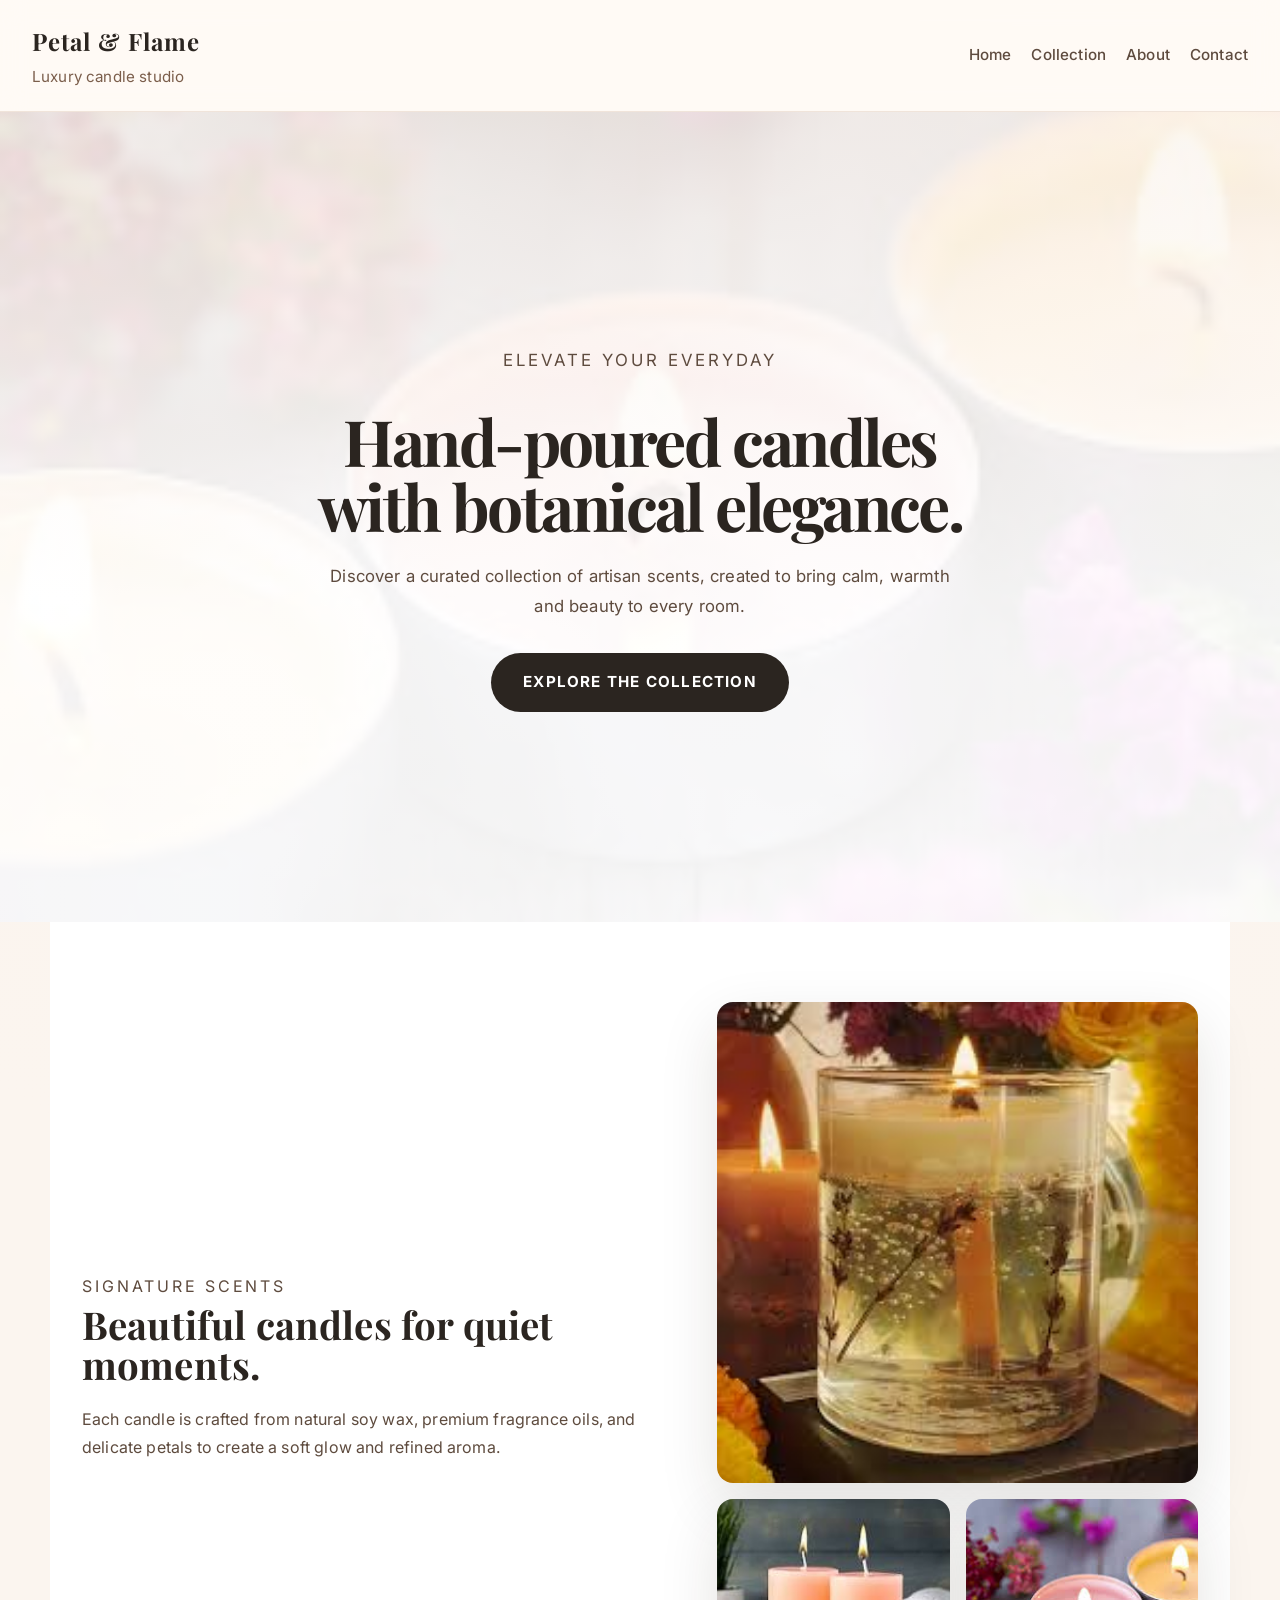
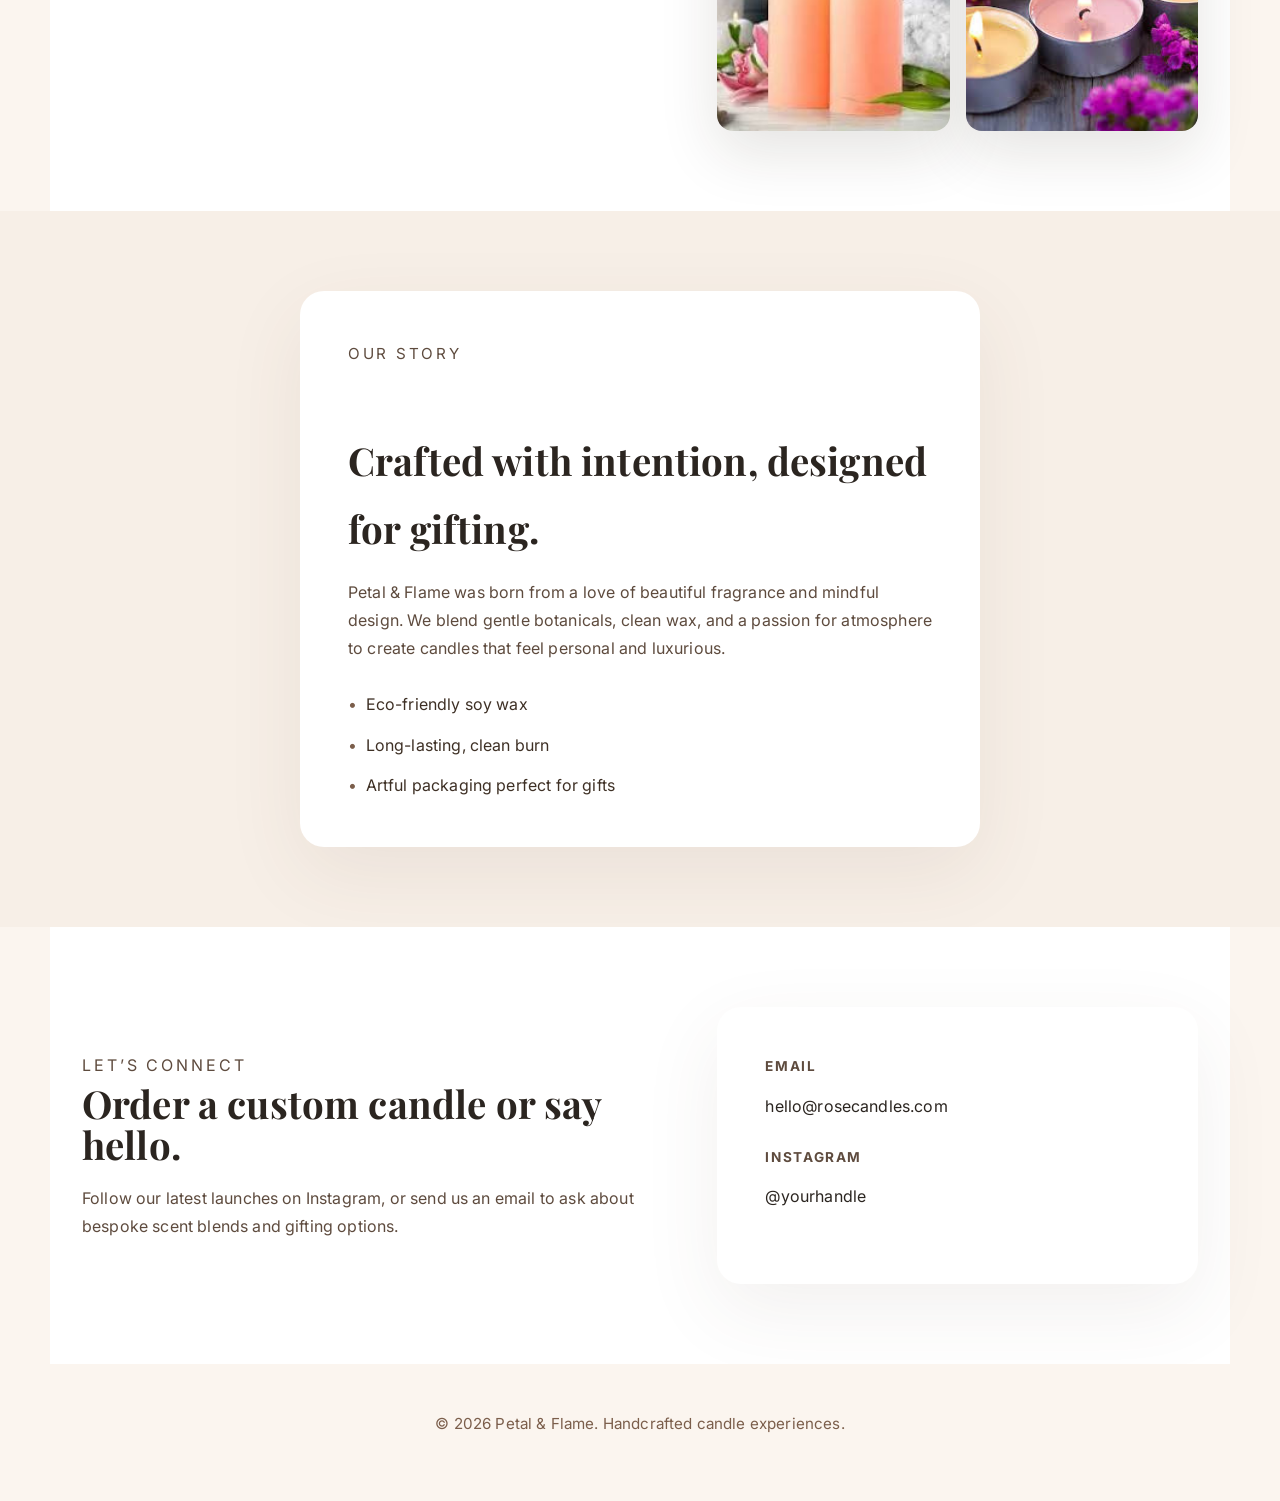
==== index.html @ df5b8dfe "root changes" ====
<!DOCTYPE html>
<html lang="en">
<head>
  <meta charset="UTF-8">
  <meta name="viewport" content="width=device-width, initial-scale=1.0">
  <title>Petal & Flame Candles</title>
  <link rel="preconnect" href="https://fonts.googleapis.com">
  <link rel="preconnect" href="https://fonts.gstatic.com" crossorigin>
  <link href="https://fonts.googleapis.com/css2?family=Inter:wght@400;500;600;700&family=Playfair+Display:wght@500;600;700&display=swap" rel="stylesheet">
  <link rel="stylesheet" href="style.css">
</head>
<body>
  <header>
    <div class="brand">
      <span class="mark">Petal &amp; Flame</span>
      <small>Luxury candle studio</small>
    </div>
    <nav>
      <a href="#hero">Home</a>
      <a href="#collection">Collection</a>
      <a href="#about">About</a>
      <a href="#contact">Contact</a>
    </nav>
  </header>

  <main>
    <section id="hero">
      <div class="hero-copy">
        <p class="eyebrow">Elevate your everyday</p>
        <h1>Hand-poured candles with botanical elegance.</h1>
        <p>Discover a curated collection of artisan scents, created to bring calm, warmth and beauty to every room.</p>
        <a href="#collection" class="button">Explore the collection</a>
      </div>
    </section>

    <section id="collection" class="section-split">
      <div class="section-text">
        <p class="eyebrow">Signature Scents</p>
        <h2>Beautiful candles for quiet moments.</h2>
        <p>Each candle is crafted from natural soy wax, premium fragrance oils, and delicate petals to create a soft glow and refined aroma.</p>
      </div>
      <div class="gallery-grid">
        <img src="images/gel.jpeg" alt="Lavender candle glass" loading="lazy">
        <img src="images/pillar.jpeg" alt="Pillar candle" loading="lazy">
        <img src="images/tealight.jpeg" alt="Tealight candle" loading="lazy">
      </div>
    </section>

    <section id="about" class="section-card background-soft">
      <div class="card">
        <p class="eyebrow">Our story</p>
        <h2>Crafted with intention, designed for gifting.</h2>
        <p>Petal &amp; Flame was born from a love of beautiful fragrance and mindful design. We blend gentle botanicals, clean wax, and a passion for atmosphere to create candles that feel personal and luxurious.</p>
        <ul>
          <li>Eco-friendly soy wax</li>
          <li>Long-lasting, clean burn</li>
          <li>Artful packaging perfect for gifts</li>
        </ul>
      </div>
    </section>

    <section id="contact" class="section-split contact-section">
      <div class="section-text">
        <p class="eyebrow">Let’s connect</p>
        <h2>Order a custom candle or say hello.</h2>
        <p>Follow our latest launches on Instagram, or send us an email to ask about bespoke scent blends and gifting options.</p>
      </div>
      <div class="contact-card">
        <p><strong>Email</strong></p>
        <a href="mailto:hello@rosecandles.com">hello@rosecandles.com</a>
        <p><strong>Instagram</strong></p>
        <a href="https://instagram.com/yourhandle" target="_blank" rel="noopener noreferrer">@yourhandle</a>
      </div>
    </section>
  </main>

  <footer>
    <p>© 2026 Petal &amp; Flame. Handcrafted candle experiences.</p>
  </footer>
</body>
</html>
---- style.css ----
/* Global styles */
:root {
  color-scheme: light;
  color: #2b2520;
  background: #faf4ef;
  font-family: 'Inter', Arial, sans-serif;
  font-size: 16px;
  line-height: 1.75;
  letter-spacing: 0.01em;
}

* {
  box-sizing: border-box;
}

html {
  scroll-behavior: smooth;
}

body {
  margin: 0;
  min-height: 100vh;
  background: radial-gradient(circle at top, rgba(255, 243, 235, 0.8), transparent 40%), #fbf5ef;
  color: #2b2520;
}

img {
  max-width: 100%;
  display: block;
}

a {
  color: inherit;
  text-decoration: none;
}

a:hover {
  color: #7b5e4b;
}

button,
.button {
  display: inline-flex;
  align-items: center;
  justify-content: center;
  font: inherit;
  border: none;
  cursor: pointer;
}

/* Header */
header {
  position: sticky;
  top: 0;
  z-index: 20;
  display: flex;
  justify-content: space-between;
  align-items: center;
  gap: 1.5rem;
  padding: 1.25rem 2rem;
  background: rgba(255, 250, 246, 0.95);
  backdrop-filter: blur(12px);
  border-bottom: 1px solid rgba(211, 187, 166, 0.35);
}

.brand {
  display: flex;
  flex-direction: column;
  gap: 0.15rem;
}

.brand .mark {
  font-family: 'Playfair Display', serif;
  font-size: 1.5rem;
  font-weight: 700;
  letter-spacing: 0.04em;
}

.brand small {
  color: #7b5e4b;
  font-size: 0.95rem;
}

nav {
  display: flex;
  flex-wrap: wrap;
  gap: 1.25rem;
}

nav a {
  color: #5e4b3e;
  font-size: 0.95rem;
  font-weight: 500;
}

nav a:hover {
  color: #2b2520;
}

/* Hero */
#hero {
  min-height: calc(100vh - 90px);
  background: linear-gradient(180deg, rgba(251, 245, 239, 0.88) 0%, rgba(255, 255, 255, 0.95) 60%), url('images/tealight.jpeg') center/cover no-repeat;
  display: grid;
  place-items: center;
  padding: 5rem 1.5rem;
}

.hero-copy {
  max-width: 720px;
  text-align: center;
}

.eyebrow {
  margin: 0 auto 1rem;
  display: inline-block;
  color: #7b5e4b;
  font-size: 0.95rem;
  letter-spacing: 0.18em;
  text-transform: uppercase;
}

#hero h1 {
  margin: 0;
  font-family: 'Playfair Display', serif;
  font-size: clamp(3rem, 5vw, 4.6rem);
  line-height: 1.02;
  letter-spacing: -0.04em;
  color: #2b2520;
}

#hero p {
  margin: 1.5rem auto 2rem;
  max-width: 640px;
  font-size: 1.05rem;
  color: #5e4b3e;
}

.button {
  padding: 1rem 2rem;
  border-radius: 999px;
  background: #2b2520;
  color: #fff;
  text-transform: uppercase;
  font-size: 0.95rem;
  font-weight: 700;
  letter-spacing: 0.08em;
  transition: transform 0.25s ease, background 0.25s ease;
}

.button:hover {
  background: #7b5e4b;
  transform: translateY(-1px);
}

/* Sections */
main {
  overflow: hidden;
}

.section-split,
.contact-section {
  display: grid;
  grid-template-columns: 1.1fr 0.9fr;
  align-items: center;
  gap: 3rem;
  max-width: 1180px;
  margin: 0 auto;
  padding: 5rem 2rem;
}

.section-split {
  background: #fff;
}

.section-text {
  max-width: 560px;
}

.section-text h2 {
  margin: 0.25rem 0 1.25rem;
  font-family: 'Playfair Display', serif;
  font-size: clamp(2.25rem, 3vw, 3.5rem);
  line-height: 1.05;
  color: #2b2520;
}

.section-text p {
  margin: 0;
  color: #5e4b3e;
  font-size: 1rem;
}

.gallery-grid {
  display: grid;
  grid-template-columns: repeat(2, minmax(0, 1fr));
  gap: 1rem;
}

.gallery-grid img {
  width: 100%;
  height: 100%;
  object-fit: cover;
  border-radius: 1rem;
  box-shadow: 0 22px 60px rgba(44, 29, 17, 0.12);
}

.gallery-grid img:first-child {
  grid-column: span 2;
  min-height: 420px;
}

.background-soft {
  background: #f7efe7;
}

.section-card {
  padding: 5rem 2rem;
}

.card {
  max-width: 680px;
  margin: 0 auto;
  padding: 3rem;
  background: #fff;
  border-radius: 1.5rem;
  box-shadow: 0 26px 80px rgba(84, 62, 45, 0.08);
}

.card h2 {
  margin-bottom: 1rem;
  font-family: 'Playfair Display', serif;
  font-size: clamp(2.2rem, 3vw, 3rem);
}

.card p {
  margin: 0 0 1.75rem;
  color: #5e4b3e;
}

.card ul {
  margin: 0;
  padding: 0;
  list-style: none;
  display: grid;
  gap: 0.8rem;
}

.card li {
  padding-left: 1.1rem;
  position: relative;
  color: #3e3025;
}

.card li::before {
  content: '•';
  position: absolute;
  left: 0;
  color: #7b5e4b;
}

.contact-card {
  padding: 3rem;
  border-radius: 1.5rem;
  background: #fff;
  box-shadow: 0 26px 80px rgba(84, 62, 45, 0.08);
}

.contact-card p {
  margin: 0 0 0.8rem;
  color: #5e4b3e;
  text-transform: uppercase;
  font-size: 0.85rem;
  letter-spacing: 0.12em;
}

.contact-card a {
  display: block;
  margin-bottom: 1.6rem;
  font-size: 1rem;
  color: #2b2520;
  word-break: break-word;
}

footer {
  padding: 2rem 2rem 3rem;
  text-align: center;
  color: #7b5e4b;
  font-size: 0.95rem;
}

/* Responsive */
@media (max-width: 960px) {
  header,
  .section-split,
  .contact-section,
  .section-card {
    padding-left: 1.5rem;
    padding-right: 1.5rem;
  }

  .section-split,
  .contact-section {
    grid-template-columns: 1fr;
  }

  .gallery-grid img:first-child {
    grid-column: span 1;
    min-height: 320px;
  }
}

@media (max-width: 700px) {
  header {
    flex-direction: column;
    align-items: flex-start;
  }

  nav {
    width: 100%;
    justify-content: space-between;
    gap: 0.75rem;
  }

  #hero {
    padding: 4rem 1.25rem;
  }

  .hero-copy {
    text-align: left;
  }

  .section-text h2,
  .card h2 {
    font-size: 2.2rem;
  }
}
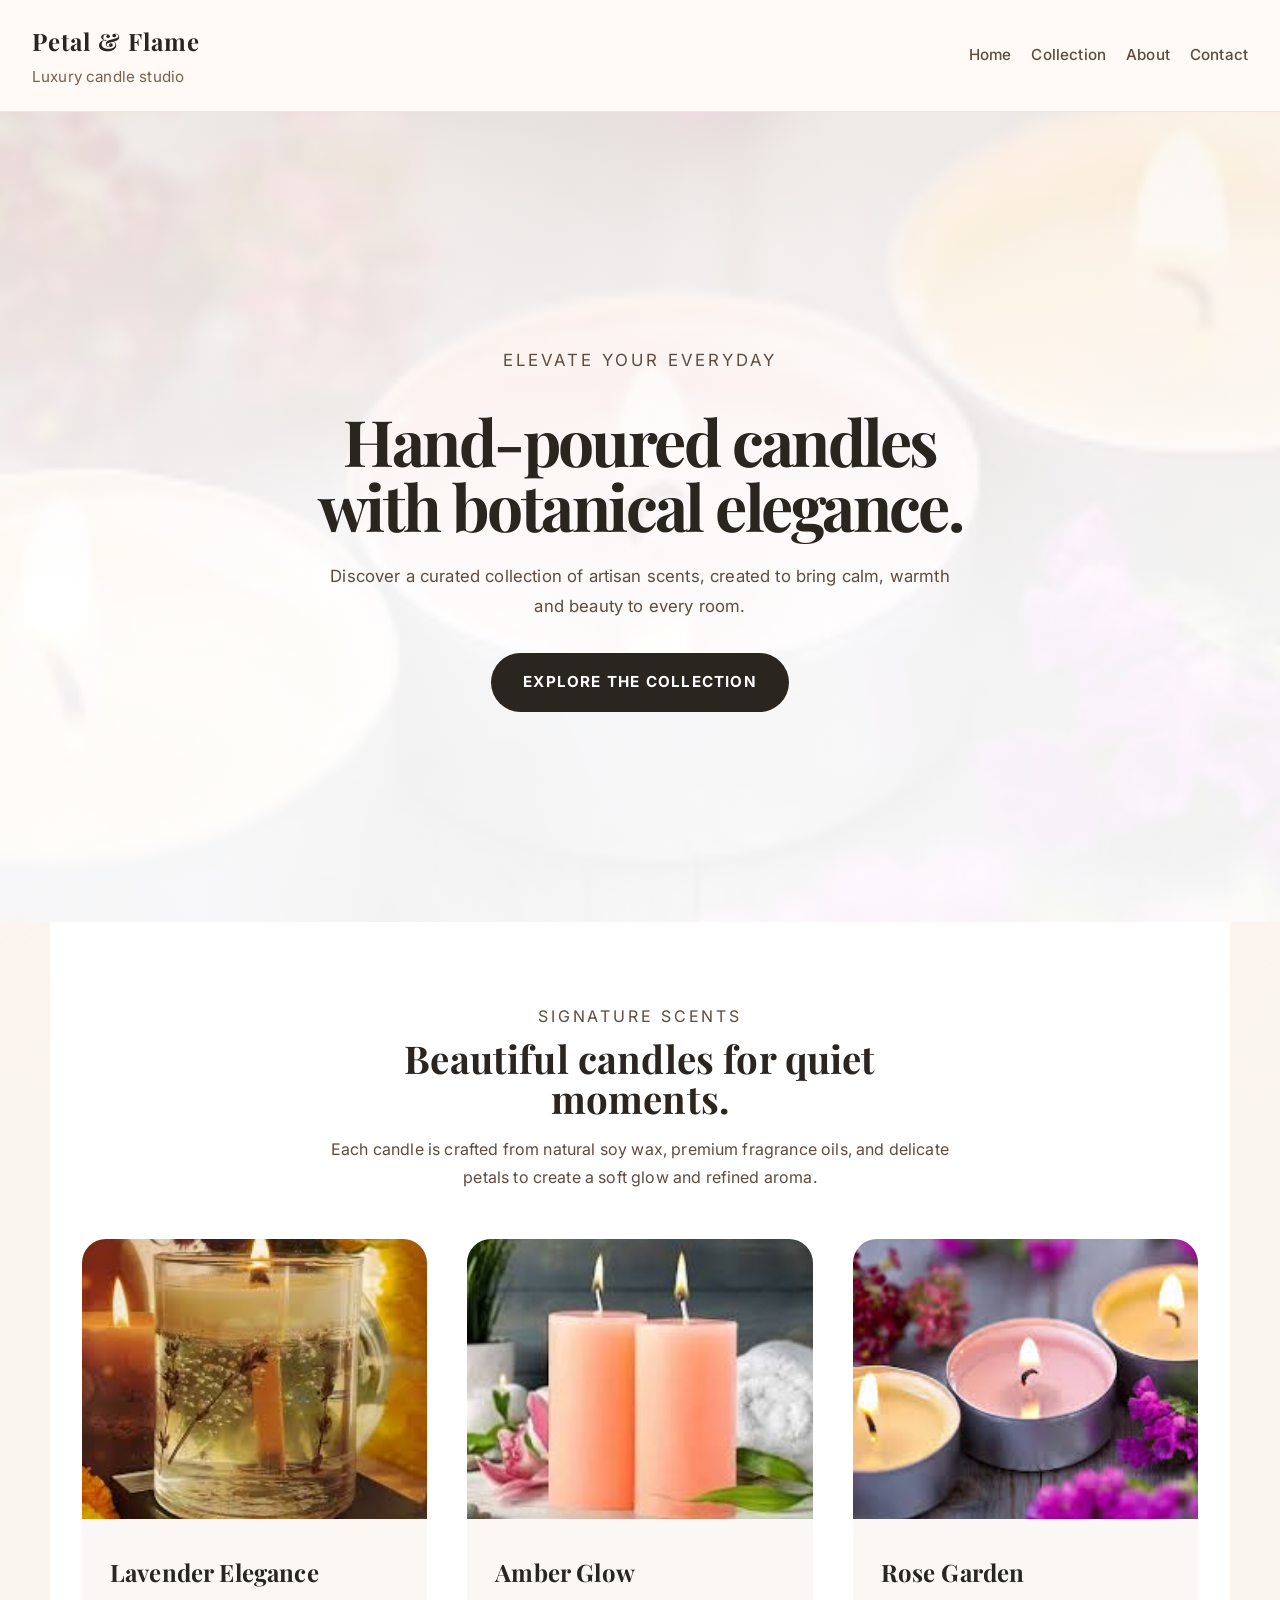
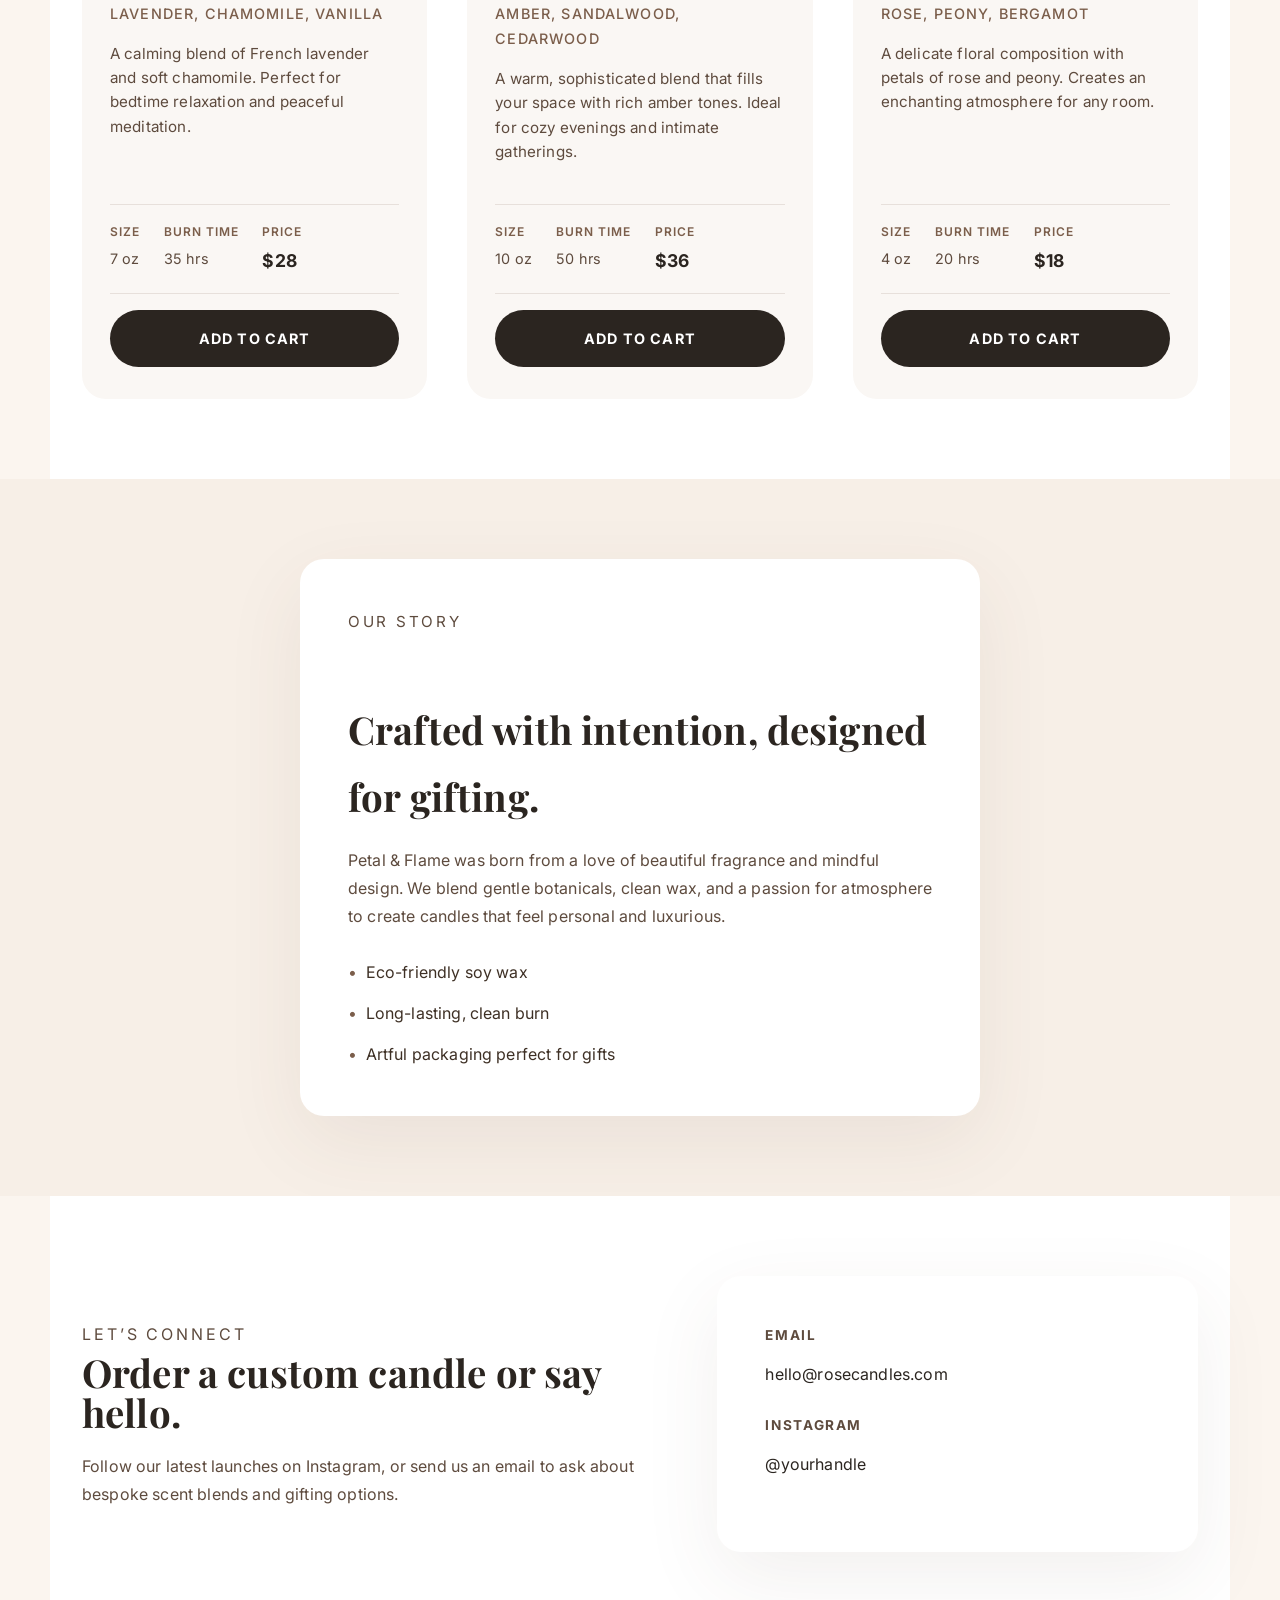
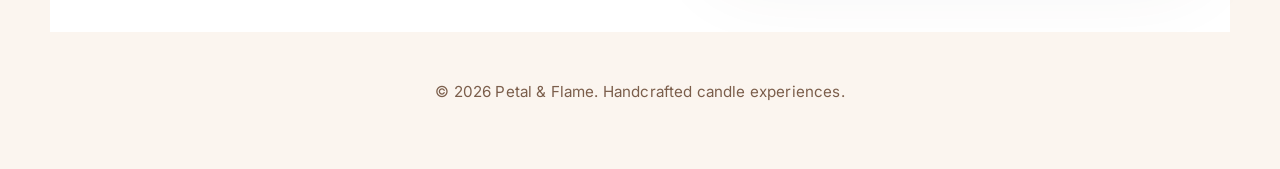
==== commit b6649f6e: "Customization" ====
--- a/index.html
+++ b/index.html
@@ -33,16 +33,63 @@
       </div>
     </section>
 
-    <section id="collection" class="section-split">
-      <div class="section-text">
+    <section id="collection">
+      <div class="collection-header">
         <p class="eyebrow">Signature Scents</p>
         <h2>Beautiful candles for quiet moments.</h2>
         <p>Each candle is crafted from natural soy wax, premium fragrance oils, and delicate petals to create a soft glow and refined aroma.</p>
       </div>
-      <div class="gallery-grid">
-        <img src="images/gel.jpeg" alt="Lavender candle glass" loading="lazy">
-        <img src="images/pillar.jpeg" alt="Pillar candle" loading="lazy">
-        <img src="images/tealight.jpeg" alt="Tealight candle" loading="lazy">
+      <div class="product-grid">
+        <div class="product-card">
+          <div class="product-image">
+            <img src="images/gel.jpeg" alt="Lavender Elegance candle" loading="lazy">
+          </div>
+          <div class="product-details">
+            <h3>Lavender Elegance</h3>
+            <p class="scent">Lavender, Chamomile, Vanilla</p>
+            <p class="description">A calming blend of French lavender and soft chamomile. Perfect for bedtime relaxation and peaceful meditation.</p>
+            <p class="product-info">
+              <span class="size">7 oz</span>
+              <span class="burn-time">35 hrs</span>
+              <span class="price">$28</span>
+            </p>
+            <button class="add-btn">Add to Cart</button>
+          </div>
+        </div>
+
+        <div class="product-card">
+          <div class="product-image">
+            <img src="images/pillar.jpeg" alt="Amber Glow candle" loading="lazy">
+          </div>
+          <div class="product-details">
+            <h3>Amber Glow</h3>
+            <p class="scent">Amber, Sandalwood, Cedarwood</p>
+            <p class="description">A warm, sophisticated blend that fills your space with rich amber tones. Ideal for cozy evenings and intimate gatherings.</p>
+            <p class="product-info">
+              <span class="size">10 oz</span>
+              <span class="burn-time">50 hrs</span>
+              <span class="price">$36</span>
+            </p>
+            <button class="add-btn">Add to Cart</button>
+          </div>
+        </div>
+
+        <div class="product-card">
+          <div class="product-image">
+            <img src="images/tealight.jpeg" alt="Rose Garden candle" loading="lazy">
+          </div>
+          <div class="product-details">
+            <h3>Rose Garden</h3>
+            <p class="scent">Rose, Peony, Bergamot</p>
+            <p class="description">A delicate floral composition with petals of rose and peony. Creates an enchanting atmosphere for any room.</p>
+            <p class="product-info">
+              <span class="size">4 oz</span>
+              <span class="burn-time">20 hrs</span>
+              <span class="price">$18</span>
+            </p>
+            <button class="add-btn">Add to Cart</button>
+          </div>
+        </div>
       </div>
     </section>
 
--- a/style.css
+++ b/style.css
@@ -203,11 +203,171 @@
   object-fit: cover;
   border-radius: 1rem;
   box-shadow: 0 22px 60px rgba(44, 29, 17, 0.12);
+  min-height: 300px;
 }
 
 .gallery-grid img:first-child {
   grid-column: span 2;
   min-height: 420px;
+}
+
+/* Collection Catalog */
+#collection {
+  background: #fff;
+  padding: 5rem 2rem;
+  max-width: 1180px;
+  margin: 0 auto;
+}
+
+.collection-header {
+  max-width: 640px;
+  margin: 0 auto 3rem;
+  text-align: center;
+}
+
+.collection-header h2 {
+  margin: 0.5rem 0 1rem;
+  font-family: 'Playfair Display', serif;
+  font-size: clamp(2.25rem, 3vw, 3.5rem);
+  line-height: 1.05;
+  color: #2b2520;
+}
+
+.collection-header p {
+  margin: 0;
+  color: #5e4b3e;
+  font-size: 1rem;
+}
+
+.product-grid {
+  display: grid;
+  grid-template-columns: repeat(auto-fit, minmax(320px, 1fr));
+  gap: 2.5rem;
+  margin-top: 3rem;
+}
+
+.product-card {
+  display: flex;
+  flex-direction: column;
+  background: #faf7f4;
+  border-radius: 1.5rem;
+  overflow: hidden;
+  transition: transform 0.3s ease, box-shadow 0.3s ease;
+}
+
+.product-card:hover {
+  transform: translateY(-8px);
+  box-shadow: 0 26px 80px rgba(84, 62, 45, 0.15);
+}
+
+.product-image {
+  width: 100%;
+  height: 280px;
+  overflow: hidden;
+  background: #e8dfd7;
+}
+
+.product-image img {
+  width: 100%;
+  height: 100%;
+  object-fit: cover;
+  transition: transform 0.3s ease;
+}
+
+.product-card:hover .product-image img {
+  transform: scale(1.05);
+}
+
+.product-details {
+  padding: 2rem 1.75rem;
+  flex: 1;
+  display: flex;
+  flex-direction: column;
+}
+
+.product-details h3 {
+  margin: 0 0 0.5rem;
+  font-family: 'Playfair Display', serif;
+  font-size: 1.5rem;
+  color: #2b2520;
+}
+
+.product-details .scent {
+  margin: 0 0 1rem;
+  color: #7b5e4b;
+  font-size: 0.9rem;
+  font-weight: 500;
+  text-transform: uppercase;
+  letter-spacing: 0.08em;
+}
+
+.product-details .description {
+  margin: 0 0 1.5rem;
+  color: #5e4b3e;
+  font-size: 0.95rem;
+  line-height: 1.6;
+  flex: 1;
+}
+
+.product-info {
+  display: flex;
+  gap: 1.5rem;
+  margin: 1rem 0;
+  padding: 1rem 0;
+  border-top: 1px solid rgba(123, 94, 75, 0.15);
+  border-bottom: 1px solid rgba(123, 94, 75, 0.15);
+  font-size: 0.9rem;
+}
+
+.product-info span {
+  display: flex;
+  flex-direction: column;
+  color: #5e4b3e;
+}
+
+.product-info span::before {
+  font-size: 0.75rem;
+  color: #7b5e4b;
+  text-transform: uppercase;
+  letter-spacing: 0.08em;
+  margin-bottom: 0.25rem;
+  font-weight: 600;
+}
+
+.product-info .size::before {
+  content: 'Size';
+}
+
+.product-info .burn-time::before {
+  content: 'Burn Time';
+}
+
+.product-info .price::before {
+  content: 'Price';
+}
+
+.product-info .price {
+  color: #2b2520;
+  font-weight: 700;
+  font-size: 1.1rem;
+}
+
+.add-btn {
+  padding: 1rem;
+  margin-top: auto;
+  border-radius: 999px;
+  background: #2b2520;
+  color: #fff;
+  text-transform: uppercase;
+  font-size: 0.9rem;
+  font-weight: 700;
+  letter-spacing: 0.08em;
+  transition: background 0.25s ease, transform 0.25s ease;
+}
+
+.add-btn:hover {
+  background: #7b5e4b;
+  transform: translateY(-2px);
 }
 
 .background-soft {
@@ -294,7 +454,8 @@
   header,
   .section-split,
   .contact-section,
-  .section-card {
+  .section-card,
+  #collection {
     padding-left: 1.5rem;
     padding-right: 1.5rem;
   }
@@ -307,6 +468,11 @@
   .gallery-grid img:first-child {
     grid-column: span 1;
     min-height: 320px;
+  }
+
+  .product-grid {
+    grid-template-columns: repeat(auto-fit, minmax(280px, 1fr));
+    gap: 2rem;
   }
 }
 
@@ -331,7 +497,25 @@
   }
 
   .section-text h2,
-  .card h2 {
+  .card h2,
+  .collection-header h2 {
     font-size: 2.2rem;
   }
-}
+
+  #collection {
+    padding: 3rem 1.25rem;
+  }
+
+  .collection-header {
+    margin-bottom: 2rem;
+  }
+
+  .product-grid {
+    grid-template-columns: 1fr;
+    gap: 1.5rem;
+  }
+
+  .product-details {
+    padding: 1.5rem;
+  }
+}
